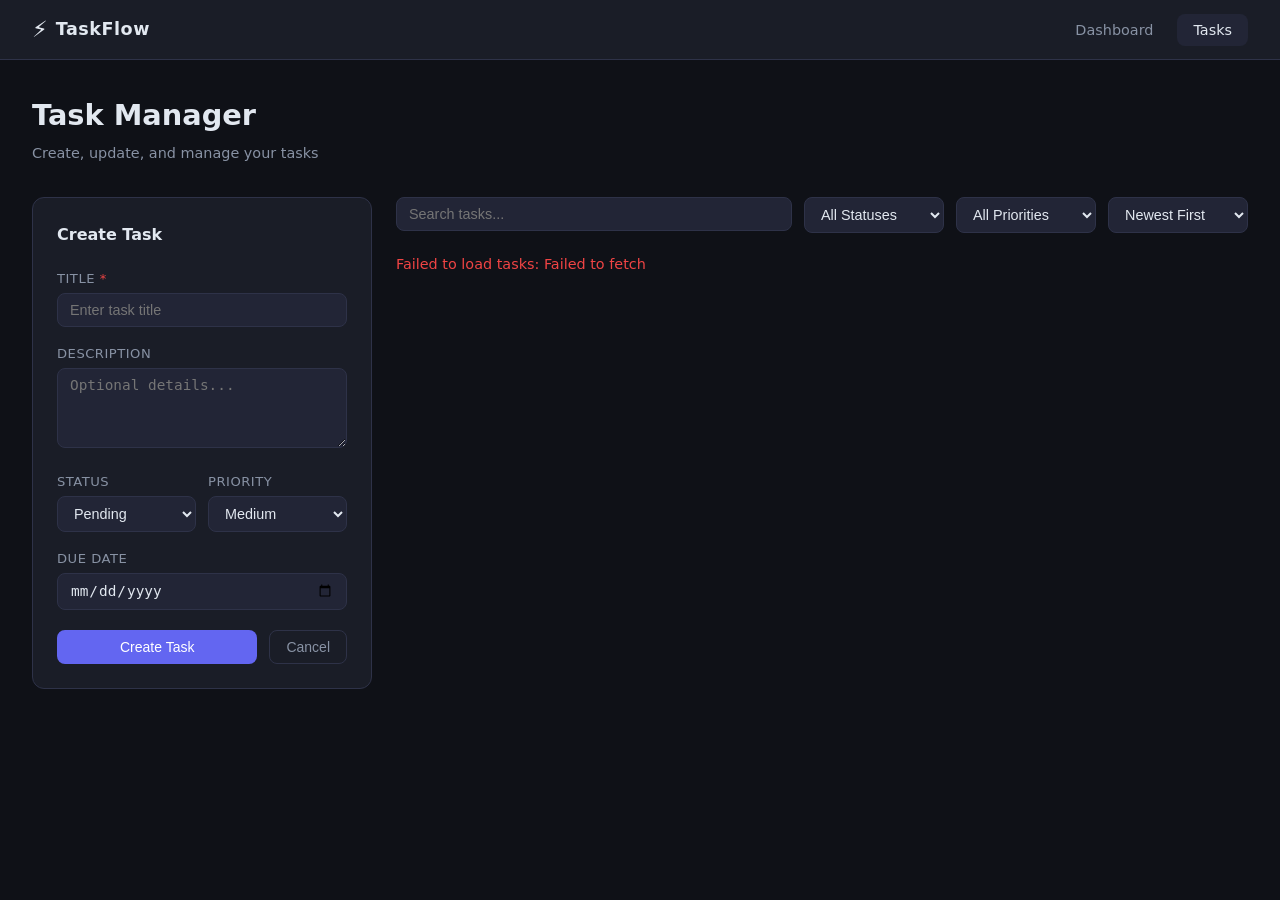
==== frontend/tasks.html @ abd2682d "feat(frontend): add HTML pages, CSS design system, and schema updates - Add index.html dashboard pag" ====
<!-- frontend/tasks.html -->
<!DOCTYPE html>
<html lang="en">

<head>
    <meta charset="UTF-8" />
    <meta name="viewport" content="width=device-width, initial-scale=1.0" />
    <title>TaskFlow — Tasks</title>
    <link rel="stylesheet" href="css/styles.css" />
</head>

<body>

    <!-- ======================================================
         NAV
    ====================================================== -->
    <nav class="nav">
        <div class="nav__brand">
            <span class="nav__logo">⚡</span>
            <span class="nav__name">TaskFlow</span>
        </div>
        <ul class="nav__links">
            <li><a href="index.html" class="nav__link">Dashboard</a></li>
            <li><a href="tasks.html" class="nav__link nav__link--active">Tasks</a></li>
        </ul>
    </nav>

    <!-- ======================================================
         MAIN
    ====================================================== -->
    <main class="main">

        <header class="page-header">
            <h1 class="page-header__title">Task Manager</h1>
            <p class="page-header__sub">Create, update, and manage your tasks</p>
        </header>

        <div class="layout">

            <!-- ============================================
                 LEFT — Task Form
            ============================================ -->
            <aside class="sidebar">

                <div class="card">
                    <h2 id="form-title" class="card__title">Create Task</h2>

                    <div id="form-errors" class="form-errors"></div>

                    <form id="task-form" class="form" novalidate>

                        <div class="form__group">
                            <label class="form__label" for="title">
                                Title <span class="required">*</span>
                            </label>
                            <input id="title" type="text" class="form__input" placeholder="Enter task title"
                                maxlength="150" required />
                        </div>

                        <div class="form__group">
                            <label class="form__label" for="description">
                                Description
                            </label>
                            <textarea id="description" class="form__input form__textarea"
                                placeholder="Optional details..." rows="3"></textarea>
                        </div>

                        <div class="form__row">
                            <div class="form__group">
                                <label class="form__label" for="status">Status</label>
                                <select id="status" class="form__input form__select">
                                    <option value="pending">Pending</option>
                                    <option value="in_progress">In Progress</option>
                                    <option value="completed">Completed</option>
                                </select>
                            </div>

                            <div class="form__group">
                                <label class="form__label" for="priority">Priority</label>
                                <select id="priority" class="form__input form__select">
                                    <option value="low">Low</option>
                                    <option value="medium" selected>Medium</option>
                                    <option value="high">High</option>
                                </select>
                            </div>
                        </div>

                        <div class="form__group">
                            <label class="form__label" for="due_date">Due Date</label>
                            <input id="due_date" type="date" class="form__input" />
                        </div>

                        <div class="form__actions">
                            <button id="submit-btn" type="submit" class="btn btn--primary">
                                Create Task
                            </button>
                            <button id="reset-btn" type="button" class="btn btn--ghost">
                                Cancel
                            </button>
                        </div>

                    </form>
                </div>

            </aside>

            <!-- ============================================
                 RIGHT — Task List
            ============================================ -->
            <section class="content">

                <!-- Toolbar -->
                <div class="toolbar">

                    <div class="toolbar__search">
                        <input id="search" type="text" class="form__input" placeholder="Search tasks..." />
                    </div>

                    <div class="toolbar__filters">

                        <select id="filter-status" class="form__input form__select">
                            <option value="">All Statuses</option>
                            <option value="pending">Pending</option>
                            <option value="in_progress">In Progress</option>
                            <option value="completed">Completed</option>
                        </select>

                        <select id="filter-priority" class="form__input form__select">
                            <option value="">All Priorities</option>
                            <option value="low">Low</option>
                            <option value="medium">Medium</option>
                            <option value="high">High</option>
                        </select>

                        <select id="filter-sort" class="form__input form__select">
                            <option value="created_at_desc">Newest First</option>
                            <option value="created_at_asc">Oldest First</option>
                            <option value="due_date_asc">Due Date</option>
                            <option value="priority_desc">Priority</option>
                        </select>

                    </div>
                </div>

                <!-- Task Cards — filled by tasks.js -->
                <div id="task-list" class="task-list">
                    <p class="loading">Loading tasks...</p>
                </div>

                <!-- Pagination — filled by tasks.js -->
                <div id="pagination"></div>

            </section>

        </div>
    </main>

    <script type="module" src="js/main.js"></script>
    <script type="module" src="js/tasks.js"></script>
</body>

</html>
---- frontend/css/styles.css ----
/* frontend/css/styles.css */

/* ============================================================
   RESET AND BASE
============================================================ */
*,
*::before,
*::after {
    box-sizing: border-box;
    margin: 0;
    padding: 0;
}

:root {
    /* Colors */
    --color-bg: #0f1117;
    --color-surface: #1a1d27;
    --color-surface-2: #222536;
    --color-border: #2e3248;
    --color-text: #e2e8f0;
    --color-text-muted: #8892a4;
    --color-primary: #6366f1;
    --color-primary-hover: #4f46e5;
    --color-danger: #ef4444;
    --color-danger-hover: #dc2626;
    --color-success: #22c55e;
    --color-warning: #f59e0b;

    /* Status colors */
    --color-pending: #f59e0b;
    --color-in-progress: #6366f1;
    --color-completed: #22c55e;

    /* Priority colors */
    --color-low: #64748b;
    --color-medium: #f59e0b;
    --color-high: #ef4444;

    /* Spacing */
    --space-1: 0.25rem;
    --space-2: 0.5rem;
    --space-3: 0.75rem;
    --space-4: 1rem;
    --space-5: 1.25rem;
    --space-6: 1.5rem;
    --space-8: 2rem;
    --space-10: 2.5rem;

    /* Radius */
    --radius-sm: 4px;
    --radius-md: 8px;
    --radius-lg: 12px;

    /* Shadow */
    --shadow-sm: 0 1px 3px rgba(0, 0, 0, 0.4);
    --shadow-md: 0 4px 12px rgba(0, 0, 0, 0.4);
}

html {
    font-size: 16px;
}

body {
    background-color: var(--color-bg);
    color: var(--color-text);
    font-family: 'Segoe UI', system-ui, -apple-system, sans-serif;
    line-height: 1.6;
    min-height: 100vh;
}

/* ============================================================
   NAV
============================================================ */
.nav {
    display: flex;
    align-items: center;
    justify-content: space-between;
    padding: 0 var(--space-8);
    height: 60px;
    background: var(--color-surface);
    border-bottom: 1px solid var(--color-border);
    position: sticky;
    top: 0;
    z-index: 100;
}

.nav__brand {
    display: flex;
    align-items: center;
    gap: var(--space-2);
}

.nav__logo {
    font-size: 1.4rem;
}

.nav__name {
    font-size: 1.1rem;
    font-weight: 700;
    color: var(--color-text);
    letter-spacing: 0.5px;
}

.nav__links {
    display: flex;
    list-style: none;
    gap: var(--space-2);
}

.nav__link {
    text-decoration: none;
    color: var(--color-text-muted);
    padding: var(--space-2) var(--space-4);
    border-radius: var(--radius-md);
    font-size: 0.9rem;
    font-weight: 500;
    transition: all 0.2s;
}

.nav__link:hover,
.nav__link--active {
    color: var(--color-text);
    background: var(--color-surface-2);
}

/* ============================================================
   MAIN LAYOUT
============================================================ */
.main {
    max-width: 1300px;
    margin: 0 auto;
    padding: var(--space-8);
}

.layout {
    display: grid;
    grid-template-columns: 340px 1fr;
    gap: var(--space-6);
    align-items: start;
}

/* ============================================================
   PAGE HEADER
============================================================ */
.page-header {
    margin-bottom: var(--space-8);
}

.page-header__title {
    font-size: 1.8rem;
    font-weight: 700;
    color: var(--color-text);
}

.page-header__sub {
    color: var(--color-text-muted);
    font-size: 0.9rem;
    margin-top: var(--space-1);
}

/* ============================================================
   CARD
============================================================ */
.card {
    background: var(--color-surface);
    border: 1px solid var(--color-border);
    border-radius: var(--radius-lg);
    padding: var(--space-6);
}

.card__title {
    font-size: 1rem;
    font-weight: 600;
    margin-bottom: var(--space-5);
    color: var(--color-text);
}

/* ============================================================
   FORM
============================================================ */
.form__group {
    margin-bottom: var(--space-4);
}

.form__label {
    display: block;
    font-size: 0.82rem;
    font-weight: 500;
    color: var(--color-text-muted);
    margin-bottom: var(--space-1);
    text-transform: uppercase;
    letter-spacing: 0.5px;
}

.required {
    color: var(--color-danger);
}

.form__input {
    width: 100%;
    background: var(--color-surface-2);
    border: 1px solid var(--color-border);
    border-radius: var(--radius-md);
    color: var(--color-text);
    padding: var(--space-2) var(--space-3);
    font-size: 0.9rem;
    transition: border-color 0.2s;
    outline: none;
}

.form__input:focus {
    border-color: var(--color-primary);
}

.form__textarea {
    resize: vertical;
    min-height: 80px;
}

.form__select {
    cursor: pointer;
}

.form__row {
    display: grid;
    grid-template-columns: 1fr 1fr;
    gap: var(--space-3);
}

.form__actions {
    display: flex;
    gap: var(--space-3);
    margin-top: var(--space-5);
}

.form-errors {
    margin-bottom: var(--space-4);
}

.form-error {
    color: var(--color-danger);
    font-size: 0.85rem;
    padding: var(--space-2) var(--space-3);
    background: rgba(239, 68, 68, 0.1);
    border-radius: var(--radius-sm);
    margin-bottom: var(--space-1);
    border-left: 3px solid var(--color-danger);
}

/* ============================================================
   BUTTONS
============================================================ */
.btn {
    display: inline-flex;
    align-items: center;
    justify-content: center;
    padding: var(--space-2) var(--space-4);
    border: 1px solid transparent;
    border-radius: var(--radius-md);
    font-size: 0.875rem;
    font-weight: 500;
    cursor: pointer;
    transition: all 0.2s;
    white-space: nowrap;
}

.btn--primary {
    background: var(--color-primary);
    color: #fff;
    flex: 1;
}

.btn--primary:hover {
    background: var(--color-primary-hover);
}

.btn--secondary {
    background: var(--color-surface-2);
    color: var(--color-text);
    border-color: var(--color-border);
}

.btn--secondary:hover {
    border-color: var(--color-primary);
}

.btn--ghost {
    background: transparent;
    color: var(--color-text-muted);
    border-color: var(--color-border);
}

.btn--ghost:hover {
    color: var(--color-text);
}

.btn--edit {
    background: rgba(99, 102, 241, 0.15);
    color: var(--color-primary);
    border: 1px solid rgba(99, 102, 241, 0.3);
    padding: var(--space-1) var(--space-3);
    font-size: 0.8rem;
}

.btn--edit:hover {
    background: rgba(99, 102, 241, 0.3);
}

.btn--delete {
    background: rgba(239, 68, 68, 0.1);
    color: var(--color-danger);
    border: 1px solid rgba(239, 68, 68, 0.2);
    padding: var(--space-1) var(--space-3);
    font-size: 0.8rem;
}

.btn--delete:hover {
    background: rgba(239, 68, 68, 0.25);
}

.btn--page {
    background: var(--color-surface-2);
    color: var(--color-text-muted);
    border-color: var(--color-border);
    padding: var(--space-1) var(--space-3);
    font-size: 0.85rem;
}

.btn--page--active {
    background: var(--color-primary);
    color: #fff;
    border-color: var(--color-primary);
}

.btn--page:disabled {
    opacity: 0.4;
    cursor: not-allowed;
}

/* ============================================================
   TOOLBAR
============================================================ */
.toolbar {
    display: flex;
    gap: var(--space-3);
    margin-bottom: var(--space-5);
    flex-wrap: wrap;
}

.toolbar__search {
    flex: 1;
    min-width: 180px;
}

.toolbar__filters {
    display: flex;
    gap: var(--space-3);
    flex-wrap: wrap;
}

.toolbar__filters .form__select {
    width: auto;
    min-width: 140px;
}

/* ============================================================
   TASK CARDS
============================================================ */
.task-list {
    display: flex;
    flex-direction: column;
    gap: var(--space-3);
}

.task-card {
    background: var(--color-surface);
    border: 1px solid var(--color-border);
    border-radius: var(--radius-lg);
    padding: var(--space-5);
    transition: border-color 0.2s, box-shadow 0.2s;
}

.task-card:hover {
    border-color: var(--color-primary);
    box-shadow: var(--shadow-md);
}

.task-card__header {
    display: flex;
    justify-content: space-between;
    align-items: flex-start;
    gap: var(--space-3);
    margin-bottom: var(--space-2);
}

.task-card__title {
    font-size: 0.95rem;
    font-weight: 600;
    color: var(--color-text);
}

.task-card__badges {
    display: flex;
    gap: var(--space-2);
    flex-shrink: 0;
}

.task-card__description {
    font-size: 0.85rem;
    color: var(--color-text-muted);
    margin-bottom: var(--space-4);
    line-height: 1.5;
}

.task-card__footer {
    display: flex;
    justify-content: space-between;
    align-items: center;
}

.task-card__due {
    font-size: 0.8rem;
    color: var(--color-text-muted);
}

.task-card__actions {
    display: flex;
    gap: var(--space-2);
}

/* ============================================================
   BADGES
============================================================ */
.badge {
    display: inline-block;
    padding: 2px var(--space-2);
    border-radius: var(--radius-sm);
    font-size: 0.72rem;
    font-weight: 600;
    text-transform: uppercase;
    letter-spacing: 0.5px;
}

.badge--pending {
    background: rgba(245, 158, 11, 0.15);
    color: var(--color-pending);
}

.badge--in-progress {
    background: rgba(99, 102, 241, 0.15);
    color: var(--color-in-progress);
}

.badge--completed {
    background: rgba(34, 197, 94, 0.15);
    color: var(--color-completed);
}

.badge--low {
    background: rgba(100, 116, 139, 0.15);
    color: var(--color-low);
}

.badge--medium {
    background: rgba(245, 158, 11, 0.15);
    color: var(--color-medium);
}

.badge--high {
    background: rgba(239, 68, 68, 0.15);
    color: var(--color-high);
}

/* ============================================================
   STATS GRID
============================================================ */
.stats-grid {
    display: grid;
    grid-template-columns: repeat(auto-fill, minmax(180px, 1fr));
    gap: var(--space-4);
    margin-bottom: var(--space-8);
}

.stat-card {
    background: var(--color-surface);
    border: 1px solid var(--color-border);
    border-radius: var(--radius-lg);
    padding: var(--space-5);
    display: flex;
    flex-direction: column;
    gap: var(--space-2);
}

.stat-card__label {
    font-size: 0.78rem;
    color: var(--color-text-muted);
    text-transform: uppercase;
    letter-spacing: 0.5px;
    font-weight: 500;
}

.stat-card__value {
    font-size: 2rem;
    font-weight: 700;
    color: var(--color-text);
    line-height: 1;
}

.stat-card--pending .stat-card__value {
    color: var(--color-pending);
}

.stat-card--progress .stat-card__value {
    color: var(--color-in-progress);
}

.stat-card--completed .stat-card__value {
    color: var(--color-completed);
}

.stat-card--high .stat-card__value {
    color: var(--color-high);
}

.stat-card--overdue .stat-card__value {
    color: var(--color-danger);
}

/* ============================================================
   SECTION
============================================================ */
.section {
    margin-top: var(--space-6);
}

.section__header {
    display: flex;
    justify-content: space-between;
    align-items: center;
    margin-bottom: var(--space-4);
}

.section__title {
    font-size: 1.1rem;
    font-weight: 600;
}

/* ============================================================
   RECENT TASK LIST (dashboard)
============================================================ */
.recent-list {
    display: flex;
    flex-direction: column;
    gap: var(--space-2);
}

.recent-task {
    display: flex;
    align-items: center;
    justify-content: space-between;
    padding: var(--space-3) var(--space-4);
    background: var(--color-surface);
    border: 1px solid var(--color-border);
    border-radius: var(--radius-md);
    gap: var(--space-3);
}

.recent-task__title {
    flex: 1;
    font-size: 0.9rem;
    color: var(--color-text);
}

/* ============================================================
   PAGINATION
============================================================ */
.pagination {
    display: flex;
    justify-content: center;
    gap: var(--space-2);
    margin-top: var(--space-6);
    flex-wrap: wrap;
}

/* ============================================================
   SIDEBAR (sticky on scroll)
============================================================ */
.sidebar {
    position: sticky;
    top: 80px;
}

/* ============================================================
   UTILITY
============================================================ */
.hidden {
    display: none !important;
}

.loading {
    color: var(--color-text-muted);
    font-size: 0.9rem;
}

.error {
    color: var(--color-danger);
    font-size: 0.9rem;
}

.empty-state {
    text-align: center;
    padding: var(--space-10);
    color: var(--color-text-muted);
    font-size: 0.9rem;
    border: 1px dashed var(--color-border);
    border-radius: var(--radius-lg);
}

/* ============================================================
   SKELETON LOADER
============================================================ */
.skeleton {
    animation: skeleton-pulse 1.5s ease-in-out infinite;
    background: var(--color-surface-2);
    min-height: 90px;
    border-color: transparent !important;
}

@keyframes skeleton-pulse {

    0%,
    100% {
        opacity: 1;
    }

    50% {
        opacity: 0.4;
    }
}

/* ============================================================
   RESPONSIVE
============================================================ */
@media (max-width: 900px) {
    .layout {
        grid-template-columns: 1fr;
    }

    .sidebar {
        position: static;
    }
}

@media (max-width: 600px) {
    .main {
        padding: var(--space-4);
    }

    .toolbar {
        flex-direction: column;
    }

    .stats-grid {
        grid-template-columns: repeat(2, 1fr);
    }

    .form__row {
        grid-template-columns: 1fr;
    }

    .nav {
        padding: 0 var(--space-4);
    }
}
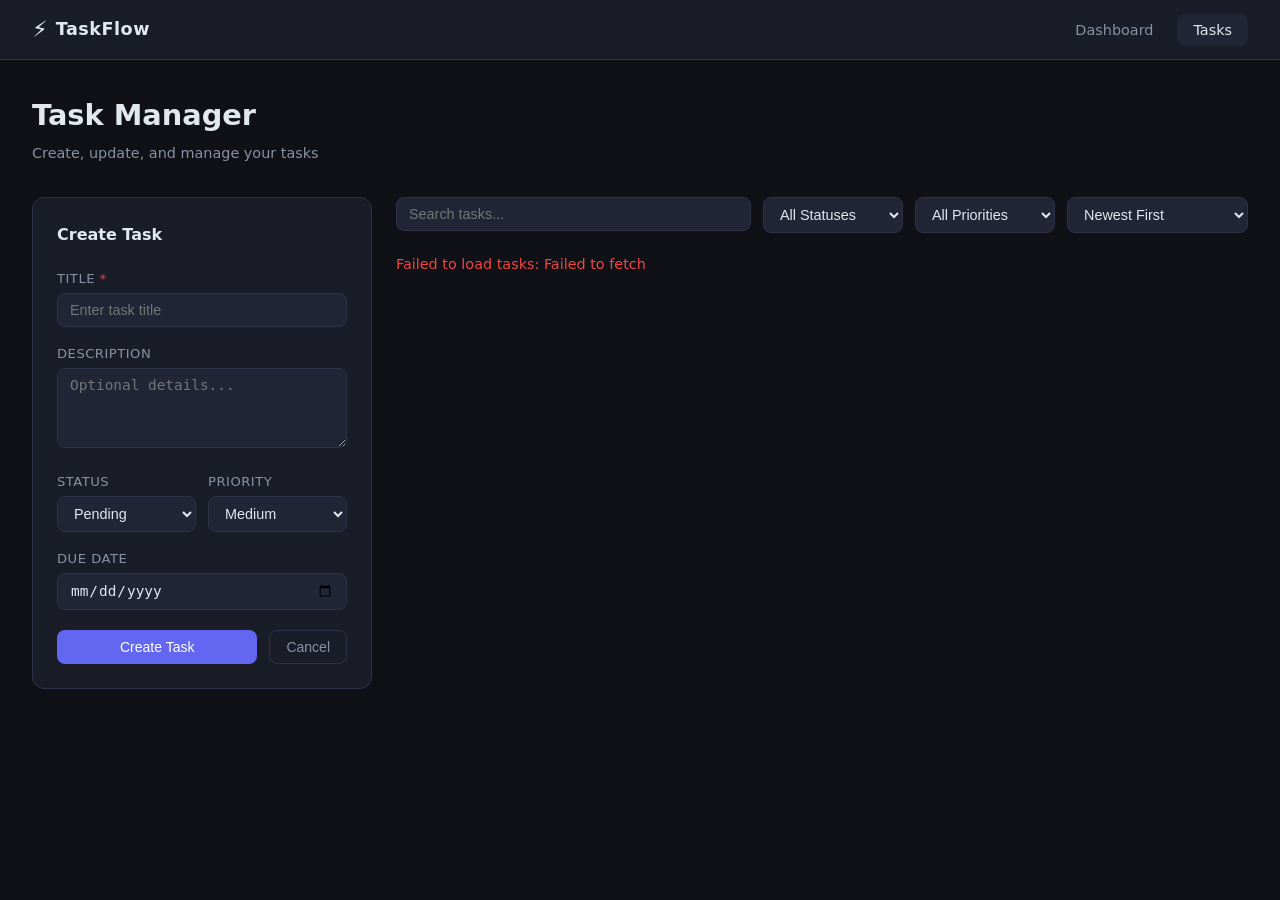
==== commit 905a4af3: "fix(frontend): update API base URL to port 8001 and add missing sort options to dropdown" ====
--- a/frontend/tasks.html
+++ b/frontend/tasks.html
@@ -135,8 +135,9 @@
                         <select id="filter-sort" class="form__input form__select">
                             <option value="created_at_desc">Newest First</option>
                             <option value="created_at_asc">Oldest First</option>
-                            <option value="due_date_asc">Due Date</option>
-                            <option value="priority_desc">Priority</option>
+                            <option value="due_date_asc">Due Date (Earliest)</option>
+                            <option value="due_date_desc">Due Date (Latest)</option>
+                            <option value="priority_desc">Priority (High to Low)</option>
                         </select>
 
                     </div>
